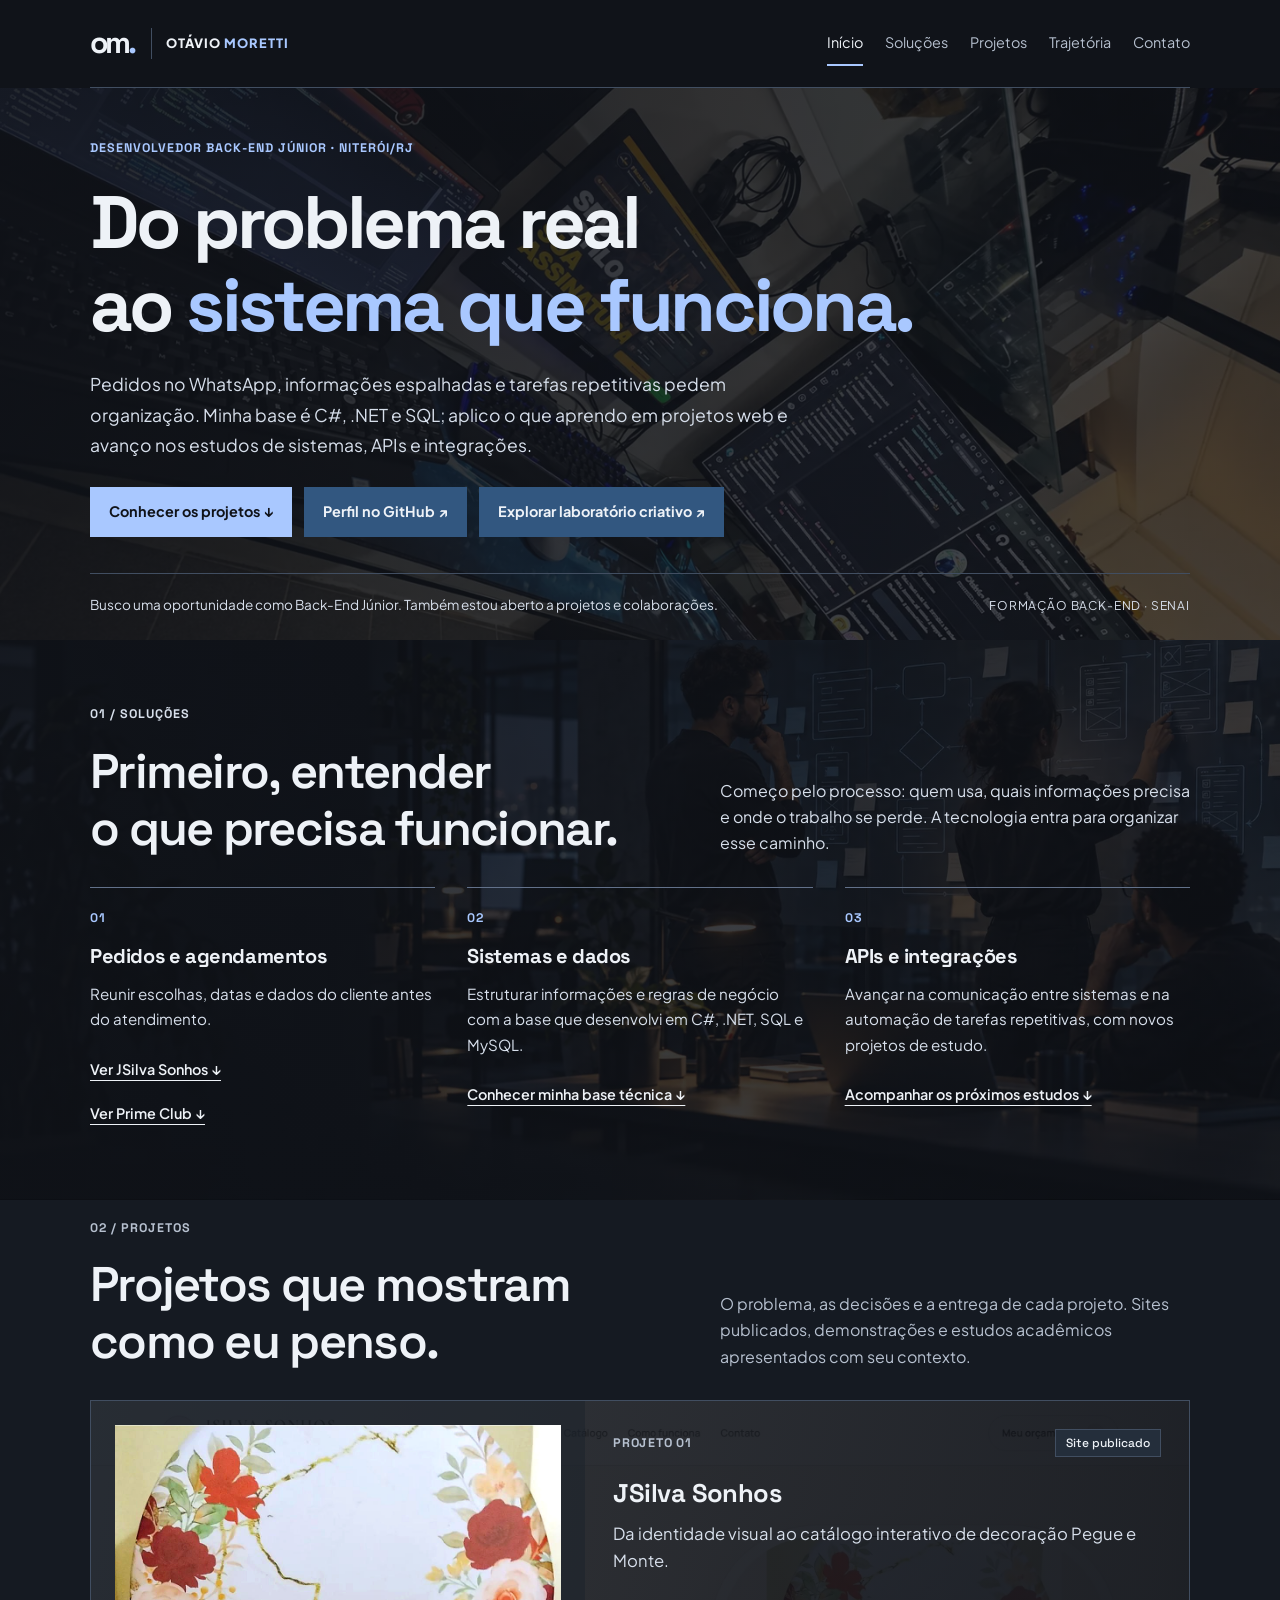
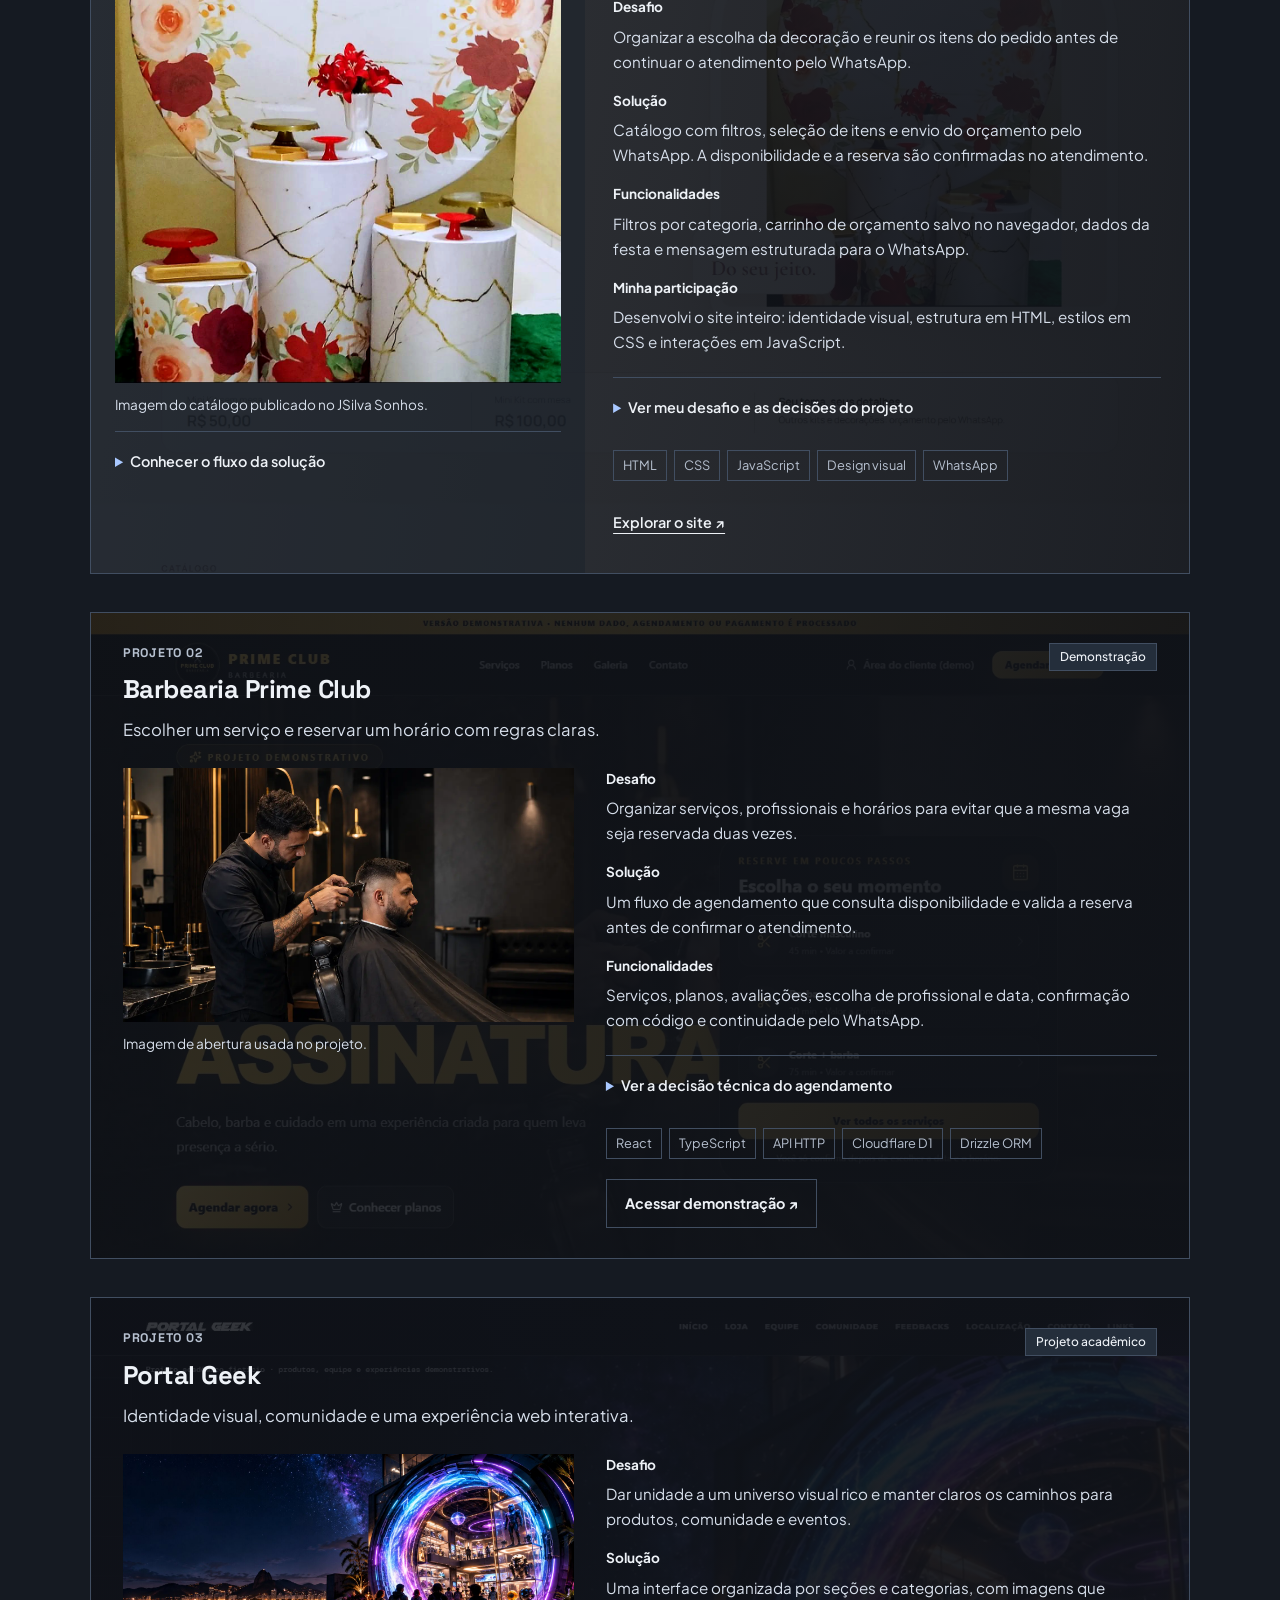
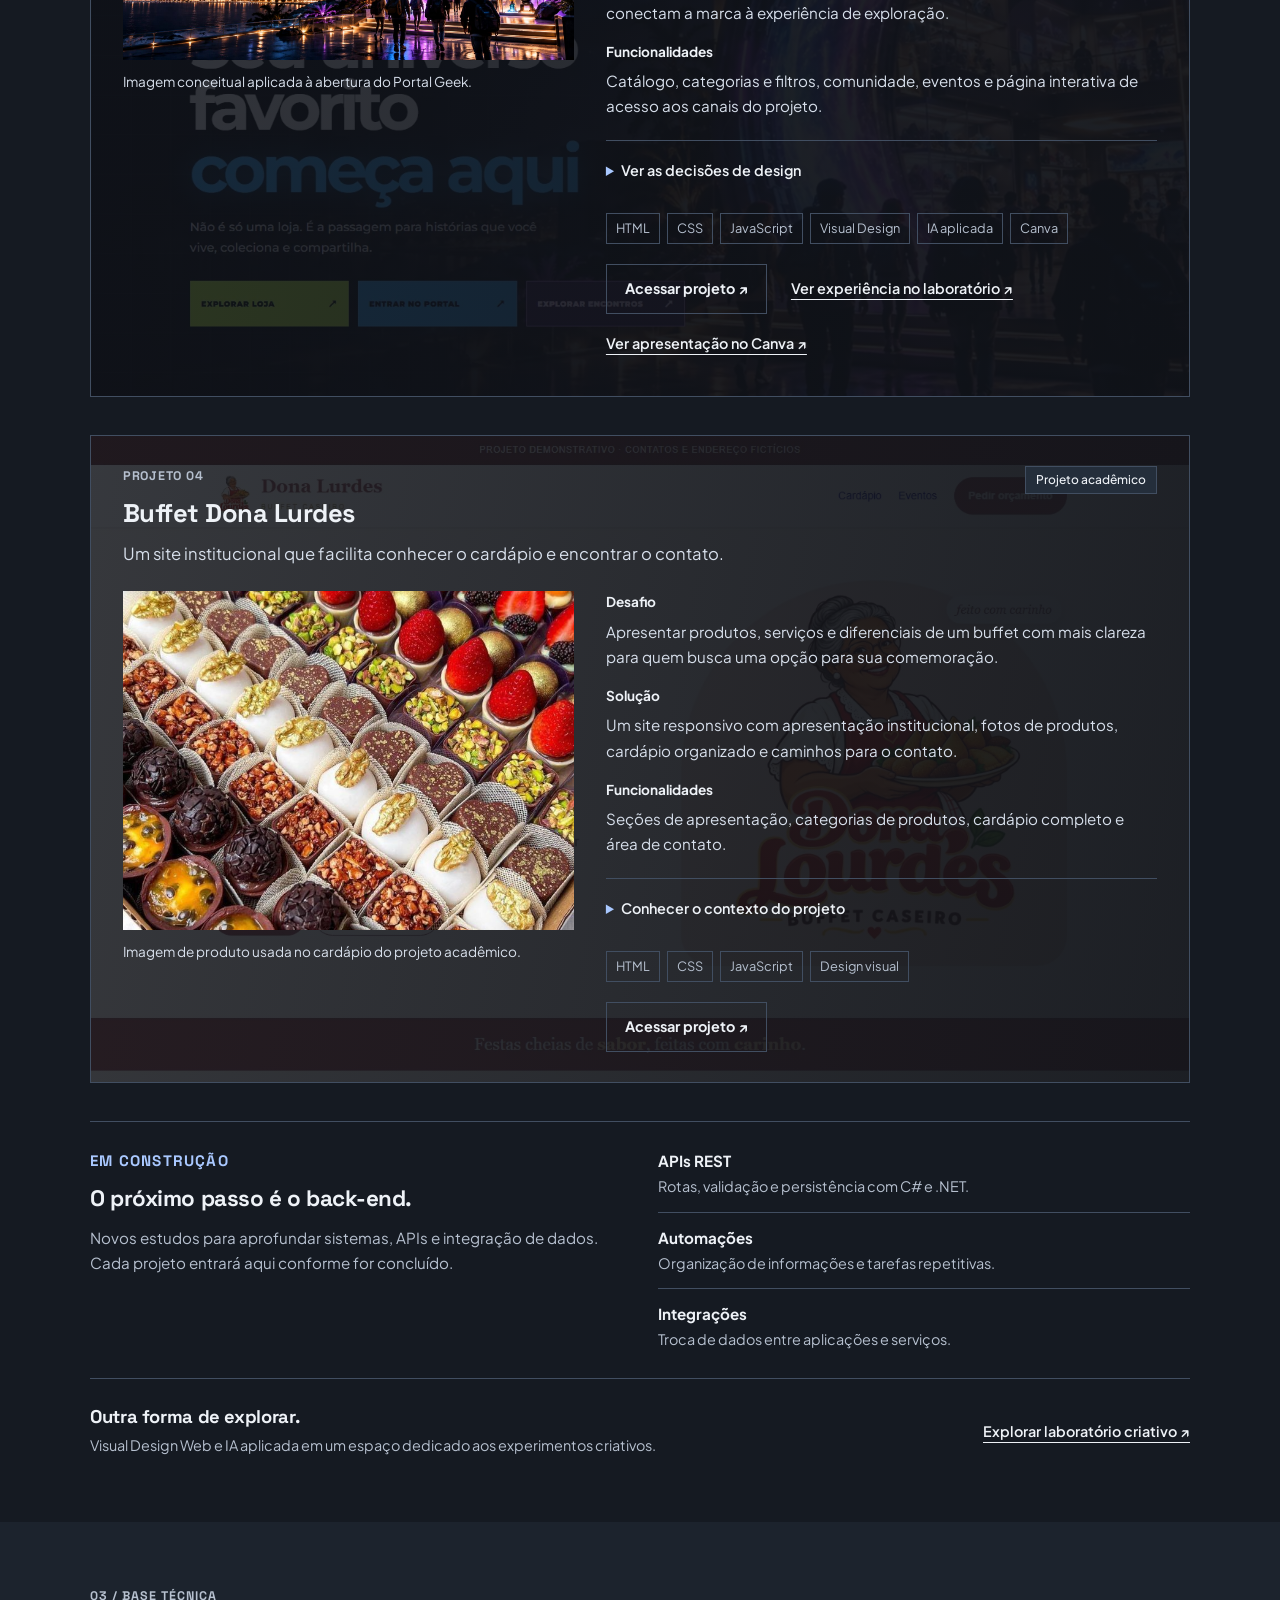
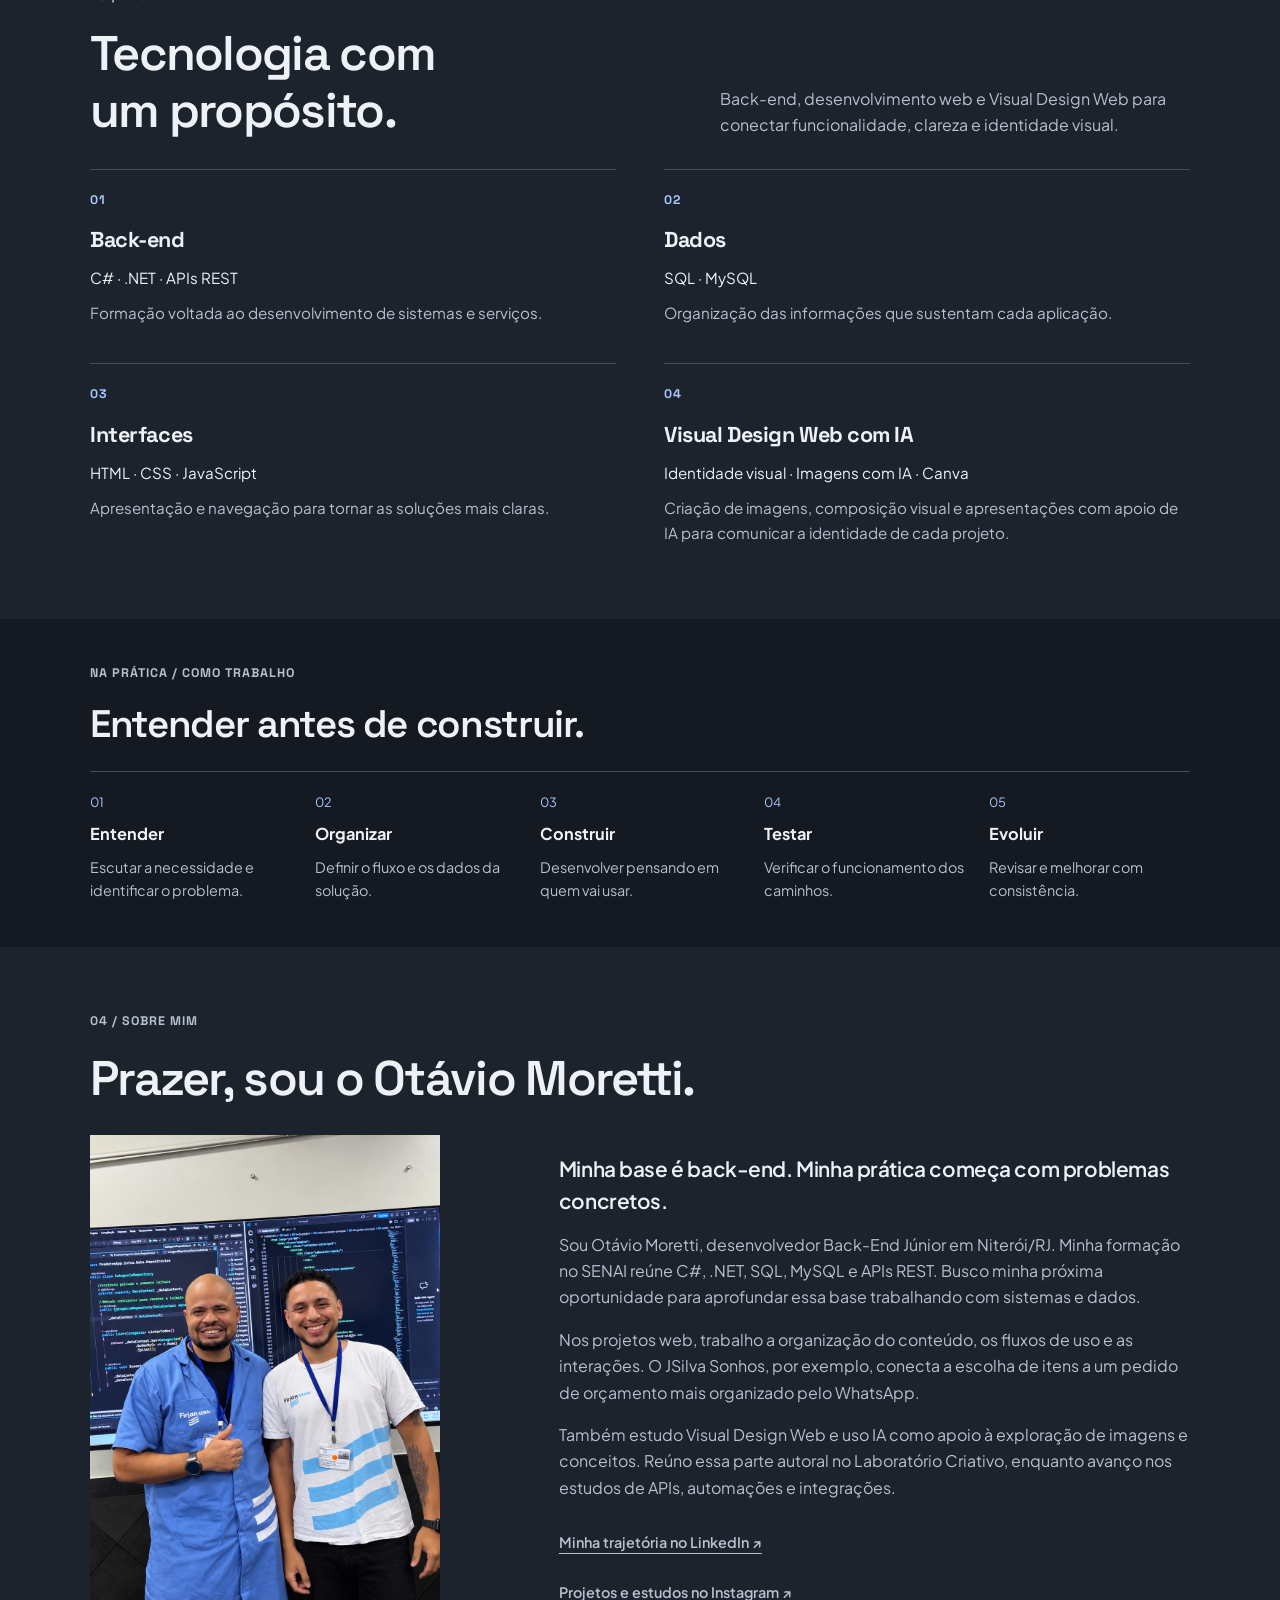
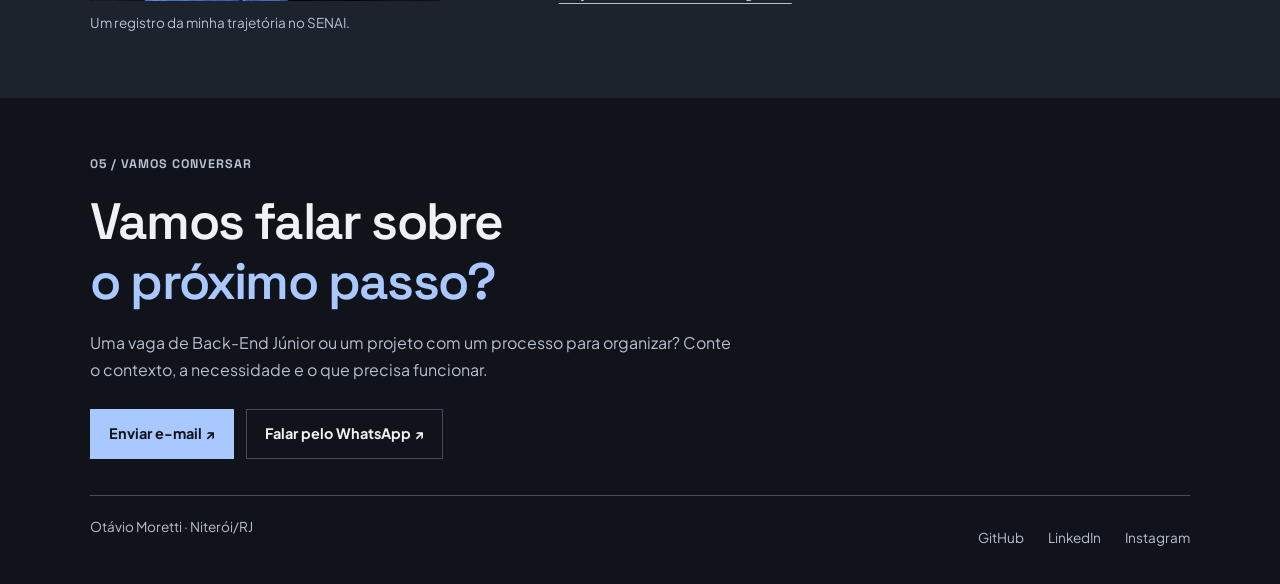
==== index.html @ 162002b6 "Adiciona portfolio profissional e laboratorio criativo" ====
<!doctype html>
<html lang="pt-BR">
  <head>
    <meta charset="utf-8" />
    <meta name="viewport" content="width=device-width, initial-scale=1" />
    <meta
      name="description"
      content="Otávio Moretti, Desenvolvedor Back-End Júnior em Niterói/RJ. Formação em C#, .NET e SQL, projetos web e estudos de sistemas, APIs, automações e integrações."
    />
    <meta name="theme-color" content="#10131a" />
    <title>Otávio Moretti | Desenvolvedor Back-End Júnior</title>
    <link rel="preconnect" href="https://fonts.googleapis.com" />
    <link rel="preconnect" href="https://fonts.gstatic.com" crossorigin />
    <link
      href="https://fonts.googleapis.com/css2?family=Plus+Jakarta+Sans:wght@400;500;600;700&family=Space+Grotesk:wght@500;600;700&display=swap"
      rel="stylesheet"
    />
    <link rel="stylesheet" href="styles.css" />
  </head>
  <body>
    <a class="skip-link" href="#conteudo">Pular para o conteúdo</a>
    <header id="inicio">
      <nav class="wrap navigation" aria-label="Navegação principal">
        <a class="brand" href="#inicio"
          ><span class="brand-mark" aria-hidden="true">om<span>.</span></span
          ><span class="brand-name">OTÁVIO <span>MORETTI</span></span></a
        >
        <div class="nav-links">
          <a href="#inicio">Início</a><a href="#solucoes">Soluções</a
          ><a href="#projetos">Projetos</a><a href="#trajetoria">Trajetória</a
          ><a href="#contato">Contato</a>
        </div>
      </nav>
      <div class="hero-stage">
        <section class="wrap opening">
          <p class="eyebrow">DESENVOLVEDOR BACK-END JÚNIOR · NITERÓI/RJ</p>
          <h1>Do problema real<br />ao <em>sistema que funciona.</em></h1>
          <p class="intro">
            Pedidos no WhatsApp, informações espalhadas e tarefas repetitivas
            pedem organização. Minha base é C#, .NET e SQL; aplico o que aprendo
            em projetos web e avanço nos estudos de sistemas, APIs e
            integrações.
          </p>
          <div class="actions">
            <a class="button" href="#projetos">Conhecer os projetos ↓</a
            ><a
              class="button secondary"
              href="https://github.com/morettichaves"
              target="_blank"
              rel="noopener noreferrer"
              >Perfil no GitHub ↗</a
            ><a class="button secondary" href="laboratorio.html"
              >Explorar laboratório criativo ↗</a
            >
          </div>
          <div class="hero-bottom">
            <p>
              Busco uma oportunidade como Back-End Júnior. Também estou aberto a
              projetos e colaborações.
            </p>
            <span>FORMAÇÃO BACK-END · SENAI</span>
          </div>
        </section>
      </div>
    </header>
    <main id="conteudo" tabindex="-1">
      <section
        id="solucoes"
        class="solutions-section section-space"
        aria-labelledby="solucoes-title"
      >
        <div class="wrap">
          <div class="section-heading">
            <p class="section-label">01 / SOLUÇÕES</p>
            <h2 id="solucoes-title">
              Primeiro, entender<br />o que precisa funcionar.
            </h2>
            <p>
              Começo pelo processo: quem usa, quais informações precisa e onde o
              trabalho se perde. A tecnologia entra para organizar esse caminho.
            </p>
          </div>
          <div class="solution-list">
            <article>
              <span class="skill-number">01</span>
              <h3>Pedidos e agendamentos</h3>
              <p>
                Reunir escolhas, datas e dados do cliente antes do atendimento.
              </p>
              <a class="text-link" href="#caso-jsilva-projeto"
                >Ver JSilva Sonhos ↓</a
              ><a class="text-link" href="#caso-prime">Ver Prime Club ↓</a>
            </article>
            <article>
              <span class="skill-number">02</span>
              <h3>Sistemas e dados</h3>
              <p>
                Estruturar informações e regras de negócio com a base que
                desenvolvi em C#, .NET, SQL e MySQL.
              </p>
              <a class="text-link" href="#competencias"
                >Conhecer minha base técnica ↓</a
              >
            </article>
            <article>
              <span class="skill-number">03</span>
              <h3>APIs e integrações</h3>
              <p>
                Avançar na comunicação entre sistemas e na automação de tarefas
                repetitivas, com novos projetos de estudo.
              </p>
              <a class="text-link" href="#em-construcao"
                >Acompanhar os próximos estudos ↓</a
              >
            </article>
          </div>
        </div>
      </section>
      <section id="projetos" class="wrap section-space">
        <div class="section-heading">
          <p class="section-label">02 / PROJETOS</p>
          <h2>Projetos que mostram<br />como eu penso.</h2>
          <p>
            O problema, as decisões e a entrega de cada projeto. Sites
            publicados, demonstrações e estudos acadêmicos apresentados com seu
            contexto.
          </p>
        </div>
        <article
          class="featured-project"
          id="caso-jsilva-projeto"
          aria-labelledby="jsilva-title"
        >
          <div class="project-visual">
            <figure class="project-image">
              <img
                src="assets/jsilva-catalogo.jpg"
                alt="Decoração floral com painel e cilindros do catálogo JSilva Sonhos"
                width="1019"
                height="1280"
                loading="lazy"
                decoding="async"
              />
              <figcaption>
                Imagem do catálogo publicado no JSilva Sonhos.
              </figcaption>
            </figure>
            <details class="project-flow">
              <summary>Conhecer o fluxo da solução</summary>
              <div class="flow-step">
                <span>01</span><strong>Explorar o catálogo</strong
                ><small>Encontrar itens para a decoração</small>
              </div>
              <div class="flow-step">
                <span>02</span><strong>Organizar o carrinho</strong
                ><small>Reunir os itens escolhidos</small>
              </div>
              <div class="flow-step">
                <span>03</span><strong>Solicitar a reserva</strong
                ><small>Continuar o atendimento pelo WhatsApp</small>
              </div>
              <p class="visual-caption">
                Diagrama conceitual do fluxo de reserva.
              </p>
            </details>
          </div>
          <div class="project-details">
            <div class="project-meta">
              <span>PROJETO 01</span><span class="status">Site publicado</span>
            </div>
            <h3 id="jsilva-title">JSilva Sonhos</h3>
            <p class="project-subtitle">
              Da identidade visual ao catálogo interativo de decoração Pegue e
              Monte.
            </p>
            <dl>
              <dt>Desafio</dt>
              <dd>
                Organizar a escolha da decoração e reunir os itens do pedido
                antes de continuar o atendimento pelo WhatsApp.
              </dd>
              <dt>Solução</dt>
              <dd>
                Catálogo com filtros, seleção de itens e envio do orçamento pelo
                WhatsApp. A disponibilidade e a reserva são confirmadas no
                atendimento.
              </dd>
              <dt>Funcionalidades</dt>
              <dd>
                Filtros por categoria, carrinho de orçamento salvo no navegador,
                dados da festa e mensagem estruturada para o WhatsApp.
              </dd>
              <dt>Minha participação</dt>
              <dd>
                Desenvolvi o site inteiro: identidade visual, estrutura em HTML,
                estilos em CSS e interações em JavaScript.
              </dd>
            </dl>
            <details class="project-flow case-study" id="caso-jsilva">
              <summary>Ver meu desafio e as decisões do projeto</summary>
              <dl>
                <dt>O maior desafio</dt>
                <dd>
                  Organizar todas as partes com navegação clara e responsiva,
                  mantendo a mesma identidade visual em cada seção.
                </dd>
                <dt>Minha abordagem</dt>
                <dd>
                  Trabalhei a organização das seções, a adaptação para
                  diferentes telas e a consistência visual. Busquei tornar a
                  experiência mais interativa sem sobrecarregar a apresentação.
                </dd>
                <dt>Detalhes da implementação</dt>
                <dd>
                  A seleção fica salva no navegador. O formulário reúne os itens
                  e os dados da festa em uma mensagem para continuar o
                  atendimento pelo WhatsApp.
                </dd>
              </dl>
            </details>
            <ul
              class="tags"
              aria-label="Tecnologias e recursos do site publicado"
            >
              <li>HTML</li>
              <li>CSS</li>
              <li>JavaScript</li>
              <li>Design visual</li>
              <li>WhatsApp</li>
            </ul>
            <a
              class="text-link"
              href="https://jsilvasonhos.com.br/"
              target="_blank"
              rel="noopener noreferrer"
              >Explorar o site ↗</a
            >
          </div>
        </article>
        <article
          class="case-project"
          id="caso-prime"
          aria-labelledby="prime-title"
        >
          <div class="case-heading">
            <div>
              <p class="project-meta">PROJETO 02</p>
              <h3 id="prime-title">Barbearia Prime Club</h3>
              <p class="project-subtitle">
                Escolher um serviço e reservar um horário com regras claras.
              </p>
            </div>
            <span class="status neutral">Demonstração</span>
          </div>
          <div class="case-layout">
            <figure class="case-image case-image-prime">
              <img
                src="assets/barbearia-inicio.webp"
                alt="Imagem de abertura da Prime Club, com um barbeiro realizando um corte"
                width="1599"
                height="900"
                loading="lazy"
                decoding="async"
              />
              <figcaption>Imagem de abertura usada no projeto.</figcaption>
            </figure>
            <div class="case-copy">
              <dl>
                <dt>Desafio</dt>
                <dd>
                  Organizar serviços, profissionais e horários para evitar que a
                  mesma vaga seja reservada duas vezes.
                </dd>
                <dt>Solução</dt>
                <dd>
                  Um fluxo de agendamento que consulta disponibilidade e valida
                  a reserva antes de confirmar o atendimento.
                </dd>
                <dt>Funcionalidades</dt>
                <dd>
                  Serviços, planos, avaliações, escolha de profissional e data,
                  confirmação com código e continuidade pelo WhatsApp.
                </dd>
              </dl>
              <details class="project-flow">
                <summary>Ver a decisão técnica do agendamento</summary>
                <p>
                  Na implementação analisada, a data, o horário e o profissional
                  formam uma chave única no banco. Uma tentativa duplicada
                  recebe resposta HTTP 409 e orienta a escolha de outro horário.
                  A proteção fica no banco, além da lista de horários
                  disponíveis na interface.
                </p>
              </details>
              <ul
                class="tags"
                aria-label="Tecnologias e ferramentas de Barbearia Prime Club"
              >
                <li>React</li>
                <li>TypeScript</li>
                <li>API HTTP</li>
                <li>Cloudflare D1</li>
                <li>Drizzle ORM</li>
              </ul>
              <div class="project-links">
                <a
                  class="button ghost"
                  href="https://barbearia-prime-club.morettichaves.workers.dev/"
                  target="_blank"
                  rel="noopener noreferrer"
                  >Acessar demonstração ↗</a
                >
              </div>
            </div>
          </div>
        </article>
        <article
          class="case-project"
          id="caso-portal"
          aria-labelledby="portal-title"
        >
          <div class="case-heading">
            <div>
              <p class="project-meta">PROJETO 03</p>
              <h3 id="portal-title">Portal Geek</h3>
              <p class="project-subtitle">
                Identidade visual, comunidade e uma experiência web interativa.
              </p>
            </div>
            <span class="status neutral">Projeto acadêmico</span>
          </div>
          <div class="case-layout">
            <figure class="case-image case-image-portal">
              <img
                src="assets/portal-geek-inicio.jpg"
                alt="Abertura do Portal Geek, com uma entrada azul e violeta para uma loja à beira da baía"
                width="1600"
                height="732"
                loading="lazy"
                decoding="async"
              />
              <figcaption>
                Imagem conceitual aplicada à abertura do Portal Geek.
              </figcaption>
            </figure>
            <div class="case-copy">
              <dl>
                <dt>Desafio</dt>
                <dd>
                  Dar unidade a um universo visual rico e manter claros os
                  caminhos para produtos, comunidade e eventos.
                </dd>
                <dt>Solução</dt>
                <dd>
                  Uma interface organizada por seções e categorias, com imagens
                  que conectam a marca à experiência de exploração.
                </dd>
                <dt>Funcionalidades</dt>
                <dd>
                  Catálogo, categorias e filtros, comunidade, eventos e página
                  interativa de acesso aos canais do projeto.
                </dd>
              </dl>
              <details class="project-flow">
                <summary>Ver as decisões de design</summary>
                <p>
                  A composição de abertura reserva uma área para a mensagem
                  principal. As imagens de comunidade reforçam a ideia de
                  encontro. Tipografia, navegação e apresentação no Canva
                  organizam o mesmo universo visual em diferentes formatos.
                </p>
              </details>
              <ul
                class="tags"
                aria-label="Tecnologias e ferramentas de Portal Geek"
              >
                <li>HTML</li>
                <li>CSS</li>
                <li>JavaScript</li>
                <li>Visual Design</li>
                <li>IA aplicada</li>
                <li>Canva</li>
              </ul>
              <div class="project-links">
                <a
                  class="button ghost"
                  href="https://morettichaves.github.io/portal-geek/"
                  target="_blank"
                  rel="noopener noreferrer"
                  >Acessar projeto ↗</a
                ><a class="text-link" href="laboratorio.html#portal"
                  >Ver experiência no laboratório ↗</a
                ><a
                  class="text-link"
                  href="https://canva.link/qka728ax7n0u11e"
                  target="_blank"
                  rel="noopener noreferrer"
                  >Ver apresentação no Canva ↗</a
                >
              </div>
            </div>
          </div>
        </article>
        <article
          class="case-project"
          id="caso-buffet"
          aria-labelledby="buffet-title"
        >
          <div class="case-heading">
            <div>
              <p class="project-meta">PROJETO 04</p>
              <h3 id="buffet-title">Buffet Dona Lurdes</h3>
              <p class="project-subtitle">
                Um site institucional que facilita conhecer o cardápio e
                encontrar o contato.
              </p>
            </div>
            <span class="status neutral">Projeto acadêmico</span>
          </div>
          <div class="case-layout">
            <figure class="case-image case-image-buffet">
              <img
                src="assets/buffet-docinhos.jpg"
                alt="Seleção de docinhos com frutas e chocolate apresentada no cardápio do projeto Buffet Dona Lurdes"
                width="736"
                height="1104"
                loading="lazy"
                decoding="async"
              />
              <figcaption>
                Imagem de produto usada no cardápio do projeto acadêmico.
              </figcaption>
            </figure>
            <div class="case-copy">
              <dl>
                <dt>Desafio</dt>
                <dd>
                  Apresentar produtos, serviços e diferenciais de um buffet com
                  mais clareza para quem busca uma opção para sua comemoração.
                </dd>
                <dt>Solução</dt>
                <dd>
                  Um site responsivo com apresentação institucional, fotos de
                  produtos, cardápio organizado e caminhos para o contato.
                </dd>
                <dt>Funcionalidades</dt>
                <dd>
                  Seções de apresentação, categorias de produtos, cardápio
                  completo e área de contato.
                </dd>
              </dl>
              <details class="project-flow">
                <summary>Conhecer o contexto do projeto</summary>
                <p>
                  Exercício acadêmico de planejamento estratégico e design
                  visual para a Escola Zion. O desafio é fictício, assim como os
                  dados de contato e endereço; a entrega é um site demonstrativo
                  publicado.
                </p>
              </details>
              <ul
                class="tags"
                aria-label="Tecnologias e ferramentas de Buffet Dona Lurdes"
              >
                <li>HTML</li>
                <li>CSS</li>
                <li>JavaScript</li>
                <li>Design visual</li>
              </ul>
              <div class="project-links">
                <a
                  class="button ghost"
                  href="https://morettichaves.github.io/buffet-dona-lourdes/"
                  target="_blank"
                  rel="noopener noreferrer"
                  >Acessar projeto ↗</a
                >
              </div>
            </div>
          </div>
        </article>
        <aside
          class="learning"
          id="em-construcao"
          aria-labelledby="construction-title"
        >
          <div>
            <p class="section-label">EM CONSTRUÇÃO</p>
            <h3 id="construction-title">O próximo passo é o back-end.</h3>
            <p>
              Novos estudos para aprofundar sistemas, APIs e integração de
              dados. Cada projeto entrará aqui conforme for concluído.
            </p>
          </div>
          <ul class="future-list">
            <li>
              <strong>APIs REST</strong
              ><span>Rotas, validação e persistência com C# e .NET.</span>
            </li>
            <li>
              <strong>Automações</strong
              ><span>Organização de informações e tarefas repetitivas.</span>
            </li>
            <li>
              <strong>Integrações</strong
              ><span>Troca de dados entre aplicações e serviços.</span>
            </li>
          </ul>
        </aside>
        <div class="lab-callout">
          <div>
            <h3>Outra forma de explorar.</h3>
            <p>
              Visual Design Web e IA aplicada em um espaço dedicado aos
              experimentos criativos.
            </p>
          </div>
          <a class="text-link" href="laboratorio.html"
            >Explorar laboratório criativo ↗</a
          >
        </div>
      </section>
      <section id="competencias" class="competencies section-space">
        <div class="wrap">
          <div class="section-heading">
            <p class="section-label">03 / BASE TÉCNICA</p>
            <h2>Tecnologia com<br />um propósito.</h2>
            <p>
              Back-end, desenvolvimento web e Visual Design Web para conectar
              funcionalidade, clareza e identidade visual.
            </p>
          </div>
          <div class="skills-grid">
            <div>
              <span class="skill-number">01</span>
              <h3>Back-end</h3>
              <p>C# · .NET · APIs REST</p>
              <p class="muted">
                Formação voltada ao desenvolvimento de sistemas e serviços.
              </p>
            </div>
            <div>
              <span class="skill-number">02</span>
              <h3>Dados</h3>
              <p>SQL · MySQL</p>
              <p class="muted">
                Organização das informações que sustentam cada aplicação.
              </p>
            </div>
            <div>
              <span class="skill-number">03</span>
              <h3>Interfaces</h3>
              <p>HTML · CSS · JavaScript</p>
              <p class="muted">
                Apresentação e navegação para tornar as soluções mais claras.
              </p>
            </div>
            <div>
              <span class="skill-number">04</span>
              <h3>Visual Design Web com IA</h3>
              <p>Identidade visual · Imagens com IA · Canva</p>
              <p class="muted">
                Criação de imagens, composição visual e apresentações com apoio
                de IA para comunicar a identidade de cada projeto.
              </p>
            </div>
          </div>
        </div>
      </section>
      <section class="wrap process section-space">
        <p class="section-label">NA PRÁTICA / COMO TRABALHO</p>
        <h2>Entender antes de construir.</h2>
        <ol>
          <li>
            <span>01</span><strong>Entender</strong>
            <p>Escutar a necessidade e identificar o problema.</p>
          </li>
          <li>
            <span>02</span><strong>Organizar</strong>
            <p>Definir o fluxo e os dados da solução.</p>
          </li>
          <li>
            <span>03</span><strong>Construir</strong>
            <p>Desenvolver pensando em quem vai usar.</p>
          </li>
          <li>
            <span>04</span><strong>Testar</strong>
            <p>Verificar o funcionamento dos caminhos.</p>
          </li>
          <li>
            <span>05</span><strong>Evoluir</strong>
            <p>Revisar e melhorar com consistência.</p>
          </li>
        </ol>
      </section>
      <section id="trajetoria" class="about section-space">
        <div class="wrap">
          <p class="section-label">04 / SOBRE MIM</p>
          <h2>Prazer, sou o Otávio Moretti.</h2>
          <div class="about-grid">
            <figure class="about-photo">
              <img
                src="assets/formacao-senai.jpeg"
                alt="Registro no SENAI: duas pessoas sorrindo diante de uma tela com código"
                width="960"
                height="1280"
                loading="lazy"
                decoding="async"
              />
              <figcaption>Um registro da minha trajetória no SENAI.</figcaption>
            </figure>
            <div class="about-copy">
              <p class="about-lead">
                Minha base é back-end. Minha prática começa com problemas
                concretos.
              </p>
              <p>
                Sou Otávio Moretti, desenvolvedor Back-End Júnior em Niterói/RJ.
                Minha formação no SENAI reúne C#, .NET, SQL, MySQL e APIs REST.
                Busco minha próxima oportunidade para aprofundar essa base
                trabalhando com sistemas e dados.
              </p>
              <p>
                Nos projetos web, trabalho a organização do conteúdo, os fluxos
                de uso e as interações. O JSilva Sonhos, por exemplo, conecta a
                escolha de itens a um pedido de orçamento mais organizado pelo
                WhatsApp.
              </p>
              <p>
                Também estudo Visual Design Web e uso IA como apoio à exploração
                de imagens e conceitos. Reúno essa parte autoral no Laboratório
                Criativo, enquanto avanço nos estudos de APIs, automações e
                integrações.
              </p>
              <div class="about-links">
                <a
                  class="text-link"
                  href="https://www.linkedin.com/in/ot%C3%A1vio-moretti/"
                  target="_blank"
                  rel="noopener noreferrer"
                  >Minha trajetória no LinkedIn ↗</a
                >
                <a
                  class="text-link"
                  href="https://www.instagram.com/otaviomoretti.dev/"
                  target="_blank"
                  rel="noopener noreferrer"
                  >Projetos e estudos no Instagram ↗</a
                >
              </div>
            </div>
          </div>
        </div>
      </section>
    </main>
    <footer id="contato">
      <div class="wrap">
        <p class="section-label">05 / VAMOS CONVERSAR</p>
        <h2>Vamos falar sobre<br /><span>o próximo passo?</span></h2>
        <p>
          Uma vaga de Back-End Júnior ou um projeto com um processo para
          organizar? Conte o contexto, a necessidade e o que precisa funcionar.
        </p>
        <div class="actions">
          <a class="button light" href="mailto:morettichaves@gmail.com"
            >Enviar e-mail ↗</a
          ><a
            class="button ghost"
            href="https://wa.me/5521992343792"
            target="_blank"
            rel="noopener noreferrer"
            >Falar pelo WhatsApp ↗</a
          >
        </div>
        <div class="footer-bottom">
          <p>Otávio Moretti · Niterói/RJ</p>
          <div class="contact-links">
            <a
              href="https://github.com/morettichaves"
              target="_blank"
              rel="noopener noreferrer"
              >GitHub</a
            ><a
              href="https://www.linkedin.com/in/ot%C3%A1vio-moretti/"
              target="_blank"
              rel="noopener noreferrer"
              >LinkedIn</a
            ><a
              href="https://www.instagram.com/otaviomoretti.dev/"
              target="_blank"
              rel="noopener noreferrer"
              >Instagram</a
            >
          </div>
        </div>
      </div>
    </footer>
    <script src="script.js"></script>
  </body>
</html>
---- styles.css ----
/* Sistema visual: superfícies neutras e um único azul de destaque. */
:root {
  color-scheme: dark;
  --canvas: #101319;
  --paper: #151a22;
  --surface: #1c232d;
  --surface-raised: #242e3b;
  --ink: #eef2f7;
  --mute: #b6c0cf;
  --accent: #a9c8ff;
  --accent-hover: #c2d8ff;
  --on-accent: #101319;
  --line: #414e61;
  --font-body: "Plus Jakarta Sans", Arial, sans-serif;
  --font-heading: "Space Grotesk", Arial, sans-serif;
}

/* Base e acessibilidade */
* {
  box-sizing: border-box;
}
html {
  scroll-behavior: smooth;
  scroll-padding-top: 24px;
}
body {
  margin: 0;
  background: var(--paper);
  color: var(--ink);
  font: 1rem/1.65 var(--font-body);
}
a {
  color: inherit;
  text-underline-offset: 5px;
  text-decoration-thickness: 1px;
}
a:hover {
  color: var(--accent);
}
:where(a, button, summary):focus-visible {
  outline: 3px solid var(--accent);
  outline-offset: 5px;
}
img {
  display: block;
  max-width: 100%;
}
h1,
h2,
h3,
p,
figure {
  margin-top: 0;
}
h1,
h2,
h3 {
  font-family: var(--font-heading);
  text-wrap: balance;
  overflow-wrap: break-word;
}
h1 {
  max-width: 1000px;
  margin-block: 22px;
  font-size: clamp(2.65rem, 5.8vw, 5.2rem);
  font-weight: 700;
  line-height: 1.12;
  letter-spacing: -0.045em;
}
h1 em {
  color: var(--accent);
  font-style: normal;
}
h2 {
  font-size: clamp(2rem, 3.8vw, 3.25rem);
  font-weight: 600;
  line-height: 1.17;
  letter-spacing: -0.035em;
  margin-bottom: 18px;
}
h3 {
  font-size: 1.6rem;
  font-weight: 700;
  line-height: 1.25;
  letter-spacing: -0.02em;
  margin-bottom: 12px;
}
p {
  margin-bottom: 16px;
}
.wrap {
  width: min(1100px, calc(100% - 48px));
  margin-inline: auto;
}
.section-space {
  padding-block: 64px;
}
.eyebrow,
.section-label,
.project-meta,
.skill-number {
  font-size: 0.78rem;
  font-family: var(--font-heading);
  font-weight: 700;
  letter-spacing: 0.08em;
}
.section-label {
  color: var(--mute);
  margin-bottom: 18px;
}
.eyebrow {
  color: var(--accent);
  margin: 0;
}
.muted {
  color: var(--mute);
}
.skip-link {
  position: fixed;
  inset: 12px auto auto 12px;
  z-index: 10;
  padding: 12px 18px;
  background: var(--accent);
  color: var(--on-accent);
  transform: translateY(-180%);
}
.skip-link:focus {
  transform: none;
}
.skip-link:hover {
  color: var(--on-accent);
}
.section-heading {
  display: grid;
  grid-template-columns: 1fr 1fr;
  gap: 0 44px;
  margin-bottom: 30px;
}
.section-heading .section-label {
  grid-column: 1 / -1;
}
.section-heading h2 {
  margin-bottom: 0;
}
.section-heading > p:last-child {
  align-self: end;
  max-width: 470px;
  color: var(--mute);
  margin: 0;
  justify-self: end;
}

/* Navegação e abertura */
header {
  background: var(--canvas);
}
.navigation {
  min-height: 88px;
  display: flex;
  align-items: center;
  justify-content: space-between;
  gap: 24px;
  border-bottom: 1px solid var(--line);
}
.brand {
  display: inline-flex;
  align-items: center;
  gap: 14px;
  text-decoration: none;
  font-weight: 800;
  white-space: nowrap;
}
.brand-mark {
  font: 700 1.9rem/1 var(--font-heading);
  letter-spacing: -0.12em;
  border-right: 1px solid var(--line);
  padding-right: 18px;
}
.brand-mark > span,
.brand-name > span {
  color: var(--accent);
}
.brand-name {
  font-size: 0.8rem;
  letter-spacing: 0.08em;
}
.nav-links {
  display: flex;
  gap: 8px 22px;
  flex-wrap: wrap;
}
.nav-links a {
  display: inline-flex;
  align-items: center;
  min-height: 44px;
  font-size: 0.9rem;
  text-decoration: none;
  color: var(--mute);
  border-bottom: 2px solid transparent;
}
.nav-links a:hover,
.nav-links a[aria-current="location"] {
  color: var(--ink);
  border-bottom-color: var(--accent);
}
.hero-stage {
  background-color: var(--canvas);
  background-image:
    linear-gradient(100deg, rgba(16, 19, 25, 0.9), rgba(16, 19, 25, 0.76)),
    url("assets/mesa-programacao.webp");
  background-size: cover;
  background-position: center 42%;
  background-repeat: no-repeat;
}
.hero-stage .intro,
.hero-stage .hero-bottom {
  color: #d7dfeb;
}
.opening {
  padding-top: 50px;
  padding-bottom: 24px;
}
.intro {
  max-width: 740px;
  color: var(--mute);
  font-size: 1.1rem;
  line-height: 1.75;
}
.actions {
  display: flex;
  flex-wrap: wrap;
  gap: 12px;
  margin-top: 26px;
}
.button {
  display: inline-flex;
  align-items: center;
  justify-content: center;
  min-height: 48px;
  padding: 12px 18px;
  background: var(--accent);
  color: var(--on-accent);
  font-size: 0.9rem;
  font-weight: 700;
  text-decoration: none;
  text-align: center;
  border: 1px solid var(--accent);
  transition:
    background 0.18s ease,
    border-color 0.18s ease;
}
.button:hover {
  background: var(--accent-hover);
  color: var(--on-accent);
  border-color: var(--accent-hover);
}
.button.ghost {
  background: transparent;
  color: var(--ink);
  border-color: var(--line);
}
.button.ghost:hover {
  background: var(--surface-raised);
  border-color: var(--accent);
  color: var(--ink);
}
.button.secondary {
  background: #325780;
  border-color: #325780;
  color: var(--ink);
}
.button.secondary:hover {
  background: #406b9a;
  border-color: #406b9a;
  color: var(--ink);
}
.hero-bottom {
  margin-top: 36px;
  padding-top: 20px;
  border-top: 1px solid var(--line);
  display: flex;
  justify-content: space-between;
  align-items: baseline;
  gap: 24px;
  font-size: 0.85rem;
  color: var(--mute);
}
.hero-bottom p {
  max-width: 680px;
  margin: 0;
}
.hero-bottom > span {
  font-size: 0.75rem;
  letter-spacing: 0.07em;
}

/* Soluções */
.solutions-section {
  background-color: var(--canvas);
  background-image:
    linear-gradient(100deg, rgba(16, 19, 25, 0.88), rgba(16, 19, 25, 0.78)),
    url("assets/solucoes-planejamento.webp");
  background-size: cover;
  background-position: center 40%;
  background-repeat: no-repeat;
}
.solutions-section .section-label,
.solutions-section .section-heading > p:last-child,
.solutions-section .solution-list p {
  color: #d7dfeb;
}
.solutions-section .solution-list article {
  border-top-color: #62718a;
}
.solution-list {
  display: grid;
  grid-template-columns: repeat(3, minmax(0, 1fr));
  gap: 32px;
}
.solution-list article {
  border-top: 1px solid var(--line);
  padding-top: 20px;
}
.skill-number {
  display: block;
  color: var(--accent);
  margin-bottom: 16px;
}
.solution-list h3 {
  font-size: 1.25rem;
}
.solution-list p {
  color: var(--mute);
  font-size: 0.95rem;
}
.solution-list .text-link {
  display: flex;
  width: fit-content;
}
.text-link {
  min-height: 44px;
  display: inline-flex;
  align-items: center;
  font-size: 0.9rem;
  font-weight: 600;
}

/* Estudos de caso */
#projetos {
  padding-top: 18px;
}
.featured-project {
  display: grid;
  grid-template-columns: minmax(0, 0.9fr) minmax(0, 1.1fr);
  border: 1px solid var(--line);
  background: var(--surface);
}
.featured-project > *,
.case-layout > *,
.about-grid > * {
  min-width: 0;
}
.project-visual {
  padding: 24px;
  background: var(--surface-raised);
}
.project-image {
  margin: 0;
}
.project-image img {
  width: 100%;
  height: auto;
  aspect-ratio: 4 / 5;
  object-fit: cover;
}
figcaption {
  color: var(--mute);
  font-size: 0.85rem;
  line-height: 1.5;
  padding-top: 12px;
}
.project-details {
  padding: 28px;
}
.project-meta {
  display: flex;
  flex-wrap: wrap;
  align-items: center;
  justify-content: space-between;
  gap: 10px;
  color: var(--mute);
  margin-bottom: 20px;
  letter-spacing: 0.06em;
}
.status {
  display: inline-block;
  padding: 4px 10px;
  background: var(--surface-raised);
  border: 1px solid var(--line);
  color: var(--ink);
  font-size: 0.75rem;
  font-weight: 500;
  line-height: 1.5;
  letter-spacing: 0;
}
.project-subtitle {
  max-width: 680px;
  font-size: 1.04rem;
  color: var(--mute);
  line-height: 1.6;
}
dl {
  margin: 22px 0;
}
dt {
  font-size: 0.85rem;
  font-weight: 700;
  color: var(--ink);
  margin-top: 16px;
}
dd {
  margin: 5px 0 0;
  color: var(--mute);
  font-size: 0.95rem;
  line-height: 1.65;
}
.project-flow {
  border-top: 1px solid var(--line);
  margin-top: 16px;
  padding-top: 8px;
}
.project-flow summary {
  cursor: pointer;
  min-height: 44px;
  padding-block: 10px;
  font-size: 0.9rem;
  font-weight: 600;
}
.project-flow summary::marker {
  color: var(--accent);
}
.project-flow > p {
  margin-block: 12px;
  color: var(--mute);
  font-size: 0.95rem;
}
.project-flow dl {
  margin-top: 8px;
}
.flow-step {
  position: relative;
  background: var(--surface);
  border: 1px solid var(--line);
  padding: 16px 16px 16px 48px;
  margin-top: 12px;
}
.flow-step > span {
  position: absolute;
  top: 17px;
  left: 16px;
  color: var(--accent);
  font-size: 0.75rem;
  font-weight: 700;
}
.flow-step strong,
.flow-step small {
  display: block;
}
.flow-step small {
  margin-top: 4px;
  color: var(--mute);
  font-size: 0.85rem;
}
.visual-caption {
  font-size: 0.8rem;
  color: var(--mute);
  margin-block: 12px 0;
}
.tags {
  display: flex;
  flex-wrap: wrap;
  gap: 7px;
  list-style: none;
  padding: 0;
  margin-block: 20px;
}
.tags li {
  border: 1px solid var(--line);
  padding: 4px 9px;
  color: var(--mute);
  font-size: 0.8rem;
}
.case-project {
  border-top: 1px solid var(--line);
  padding-top: 30px;
  margin-top: 38px;
}
/* Capturas dos projetos: fundo decorativo, conteúdo sempre em primeiro plano. */
.featured-project,
.case-project {
  background-color: var(--canvas);
  background-image:
    linear-gradient(100deg, rgba(16, 19, 25, 0.84), rgba(16, 19, 25, 0.95)),
    var(--project-preview);
  background-size: cover;
  background-position: center top;
  background-repeat: no-repeat;
}
#caso-jsilva-projeto {
  --project-preview: url("assets/preview-jsilva.webp");
}
#caso-prime {
  --project-preview: url("assets/preview-prime.webp");
}
#caso-portal {
  --project-preview: url("assets/preview-portal.webp");
}
#caso-buffet {
  --project-preview: url("assets/preview-buffet.webp");
}
.featured-project .project-visual {
  background: rgba(28, 35, 45, 0.55);
}
.case-project {
  padding: 30px clamp(16px, 3vw, 32px);
  border: 1px solid var(--line);
}
.featured-project dd,
.case-project dd,
.featured-project .project-subtitle,
.case-project .project-subtitle,
.featured-project figcaption,
.case-project figcaption {
  color: #d7dfeb;
}
.case-heading {
  display: flex;
  justify-content: space-between;
  align-items: flex-start;
  gap: 24px;
  margin-bottom: 24px;
}
.case-heading .project-meta {
  margin-bottom: 10px;
}
.case-heading .project-subtitle {
  margin-bottom: 0;
}
.case-heading > .status {
  flex-shrink: 0;
}
.case-layout {
  display: grid;
  grid-template-columns: minmax(0, 0.9fr) minmax(0, 1.1fr);
  gap: 32px;
  align-items: start;
}
.case-image {
  margin: 0;
}
.case-image img {
  width: 100%;
  height: auto;
  background: var(--canvas);
  object-fit: contain;
}
.case-image-buffet img {
  aspect-ratio: 4 / 3;
  object-fit: cover;
  object-position: center;
}
.case-copy dl {
  margin-top: 0;
}
.case-copy dt:first-child {
  margin-top: 0;
}
.project-links {
  display: flex;
  flex-wrap: wrap;
  gap: 8px 24px;
  align-items: center;
}
.learning {
  margin-top: 38px;
  padding: 26px 0;
  border-block: 1px solid var(--line);
  display: grid;
  grid-template-columns: 1fr 1fr;
  gap: 36px;
}
.learning .section-label {
  color: var(--accent);
  margin-bottom: 12px;
}
.learning h3 {
  font-size: 1.4rem;
}
.learning p {
  color: var(--mute);
  font-size: 0.95rem;
  margin-bottom: 0;
}
.future-list {
  list-style: none;
  padding: 0;
  margin: 0;
}
.future-list li + li {
  border-top: 1px solid var(--line);
  margin-top: 12px;
  padding-top: 12px;
}
.future-list strong {
  font-size: 0.95rem;
  display: block;
}
.future-list span {
  color: var(--mute);
  font-size: 0.9rem;
}
.lab-callout {
  display: flex;
  align-items: center;
  justify-content: space-between;
  gap: 24px;
  padding-top: 26px;
}
.lab-callout h3 {
  font-size: 1.15rem;
  margin-bottom: 6px;
}
.lab-callout p {
  color: var(--mute);
  font-size: 0.9rem;
  max-width: 600px;
  margin: 0;
}
.lab-callout > a {
  flex-shrink: 0;
}

/* Base técnica, processo e trajetória */
.competencies,
.about {
  background: var(--surface);
}
.skills-grid {
  display: grid;
  grid-template-columns: repeat(2, minmax(0, 1fr));
  gap: 28px 48px;
}
.skills-grid > div {
  border-top: 1px solid var(--line);
  padding-top: 20px;
}
.skills-grid h3 {
  font-size: 1.35rem;
}
.skills-grid p {
  font-size: 0.95rem;
  margin-bottom: 10px;
}
.process {
  padding-block: 44px;
}
.process h2 {
  font-size: clamp(2rem, 3vw, 2.65rem);
}
.process ol {
  list-style: none;
  padding: 0;
  display: grid;
  grid-template-columns: repeat(5, minmax(0, 1fr));
  gap: 24px;
  border-top: 1px solid var(--line);
  margin-block: 24px 0;
}
.process li {
  padding-top: 20px;
}
.process li > span {
  display: block;
  color: var(--accent);
  font-size: 0.8rem;
  margin-bottom: 8px;
}
.process strong {
  display: block;
  font-size: 1.02rem;
}
.process li p {
  color: var(--mute);
  font-size: 0.9rem;
  margin: 8px 0 0;
}
.about-grid {
  display: grid;
  grid-template-columns: minmax(0, 0.8fr) minmax(0, 1.2fr);
  gap: 48px;
  align-items: center;
  margin-top: 28px;
}
.about-photo {
  margin: 0;
  max-width: 350px;
}
.about-photo img {
  width: 100%;
  height: auto;
}
.about-copy {
  color: var(--mute);
}
.about-lead {
  color: var(--ink);
  font-size: 1.3rem;
  line-height: 1.5;
  font-weight: 600;
  letter-spacing: -0.02em;
}
.about-links {
  display: flex;
  flex-direction: column;
  align-items: flex-start;
  gap: 6px;
  margin-top: 20px;
}

/* Contato */
footer {
  background: var(--canvas);
  padding: 56px 0 24px;
}
footer h2 {
  font-size: clamp(2.4rem, 4vw, 3.6rem);
}
footer h2 span {
  color: var(--accent);
}
footer > .wrap > p:not(.section-label) {
  max-width: 650px;
  color: var(--mute);
}
.footer-bottom {
  display: flex;
  flex-wrap: wrap;
  justify-content: space-between;
  gap: 20px;
  border-top: 1px solid var(--line);
  margin-top: 36px;
  padding-top: 20px;
  color: var(--mute);
  font-size: 0.85rem;
}
.footer-bottom p {
  margin: 0;
}
.contact-links {
  display: flex;
  flex-wrap: wrap;
  gap: 8px 24px;
}
.contact-links a {
  min-height: 44px;
  display: inline-flex;
  align-items: center;
  text-decoration: none;
}

/* Responsividade */
@media (max-width: 900px) {
  .navigation {
    flex-wrap: wrap;
    gap: 8px 24px;
    padding-block: 20px 12px;
  }
  .nav-links {
    gap: 4px 20px;
  }
  .section-heading {
    gap: 0 28px;
  }
  .solution-list {
    gap: 22px;
  }
  .featured-project,
  .case-layout {
    grid-template-columns: minmax(0, 1fr) minmax(0, 1fr);
  }
  .project-details {
    padding: 24px;
  }
  .project-visual {
    padding: 18px;
  }
  .case-layout {
    gap: 24px;
  }
  .process ol {
    grid-template-columns: repeat(3, minmax(0, 1fr));
  }
  .about-grid {
    gap: 28px;
  }
}
@media (max-width: 700px) {
  .wrap {
    width: calc(100% - 36px);
  }
  .section-space {
    padding-block: 42px;
  }
  .opening {
    padding-top: 32px;
  }
  .hero-stage {
    background-position: 58% center;
  }
  h1 {
    font-size: clamp(2.4rem, 7.5vw, 3.5rem);
  }
  .intro {
    font-size: 1rem;
  }
  .hero-bottom {
    flex-direction: column;
    gap: 12px;
    margin-top: 28px;
  }
  .section-heading {
    grid-template-columns: 1fr;
    gap: 16px;
    margin-bottom: 24px;
  }
  .section-heading .section-label {
    margin: 0;
  }
  .section-heading > p:last-child {
    justify-self: start;
    max-width: none;
  }
  .solution-list,
  .featured-project,
  .case-layout,
  .skills-grid,
  .learning,
  .about-grid {
    grid-template-columns: 1fr;
  }
  .solution-list {
    gap: 24px;
  }
  .solutions-section {
    background-position: 65% center;
  }
  #projetos {
    padding-top: 12px;
  }
  .project-image {
    max-width: 430px;
    margin-inline: auto;
  }
  .project-image img {
    max-height: 420px;
    aspect-ratio: auto;
    object-fit: contain;
  }
  .project-details {
    padding: 22px;
  }
  .case-project {
    margin-top: 30px;
    padding-top: 24px;
  }
  .case-heading {
    flex-wrap: wrap;
    gap: 12px;
  }
  .case-layout {
    gap: 22px;
  }
  .case-image-buffet img {
    max-height: 360px;
  }
  .learning {
    gap: 24px;
    padding-block: 24px;
  }
  .lab-callout {
    flex-direction: column;
    align-items: flex-start;
    gap: 12px;
  }
  .skills-grid {
    gap: 24px;
  }
  .process ol {
    grid-template-columns: repeat(2, minmax(0, 1fr));
    gap: 20px;
  }
  .about-grid {
    gap: 24px;
    margin-top: 24px;
  }
  .about-photo {
    max-width: 300px;
  }
  .about-lead {
    font-size: 1.2rem;
  }
  footer {
    padding-top: 42px;
  }
}
@media (max-width: 420px) {
  .eyebrow {
    font-size: 0.72rem;
  }
  h1 {
    font-size: 2.35rem;
    letter-spacing: -0.045em;
  }
  h2 {
    font-size: 2rem;
  }
  .nav-links {
    gap: 0 16px;
  }
  .nav-links a {
    font-size: 0.85rem;
  }
  .actions .button {
    width: 100%;
  }
  .project-links {
    align-items: flex-start;
    flex-direction: column;
    gap: 4px;
  }
  .project-links .button {
    width: 100%;
  }
  .project-meta {
    align-items: flex-start;
  }
  .process ol {
    grid-template-columns: 1fr;
  }
}
@media (prefers-reduced-motion: reduce) {
  html {
    scroll-behavior: auto;
  }
  .button {
    transition: none;
  }
}
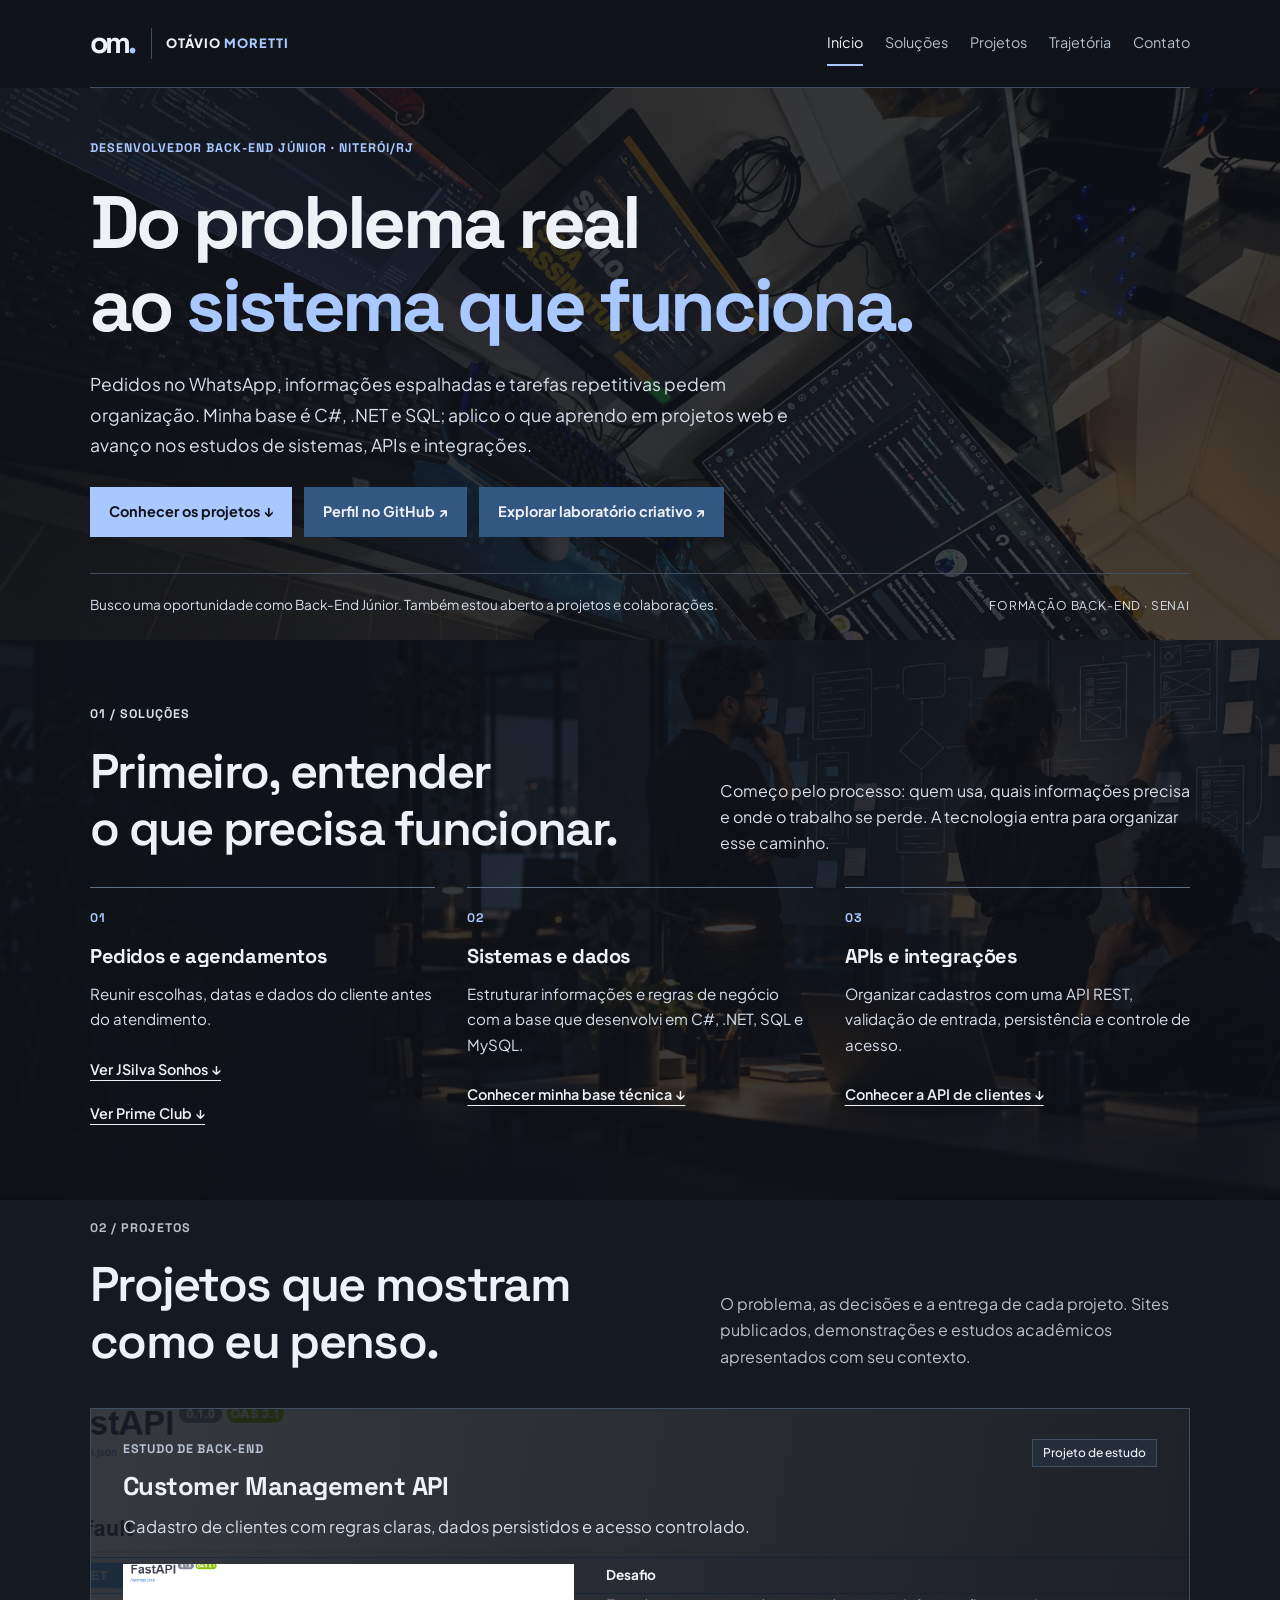
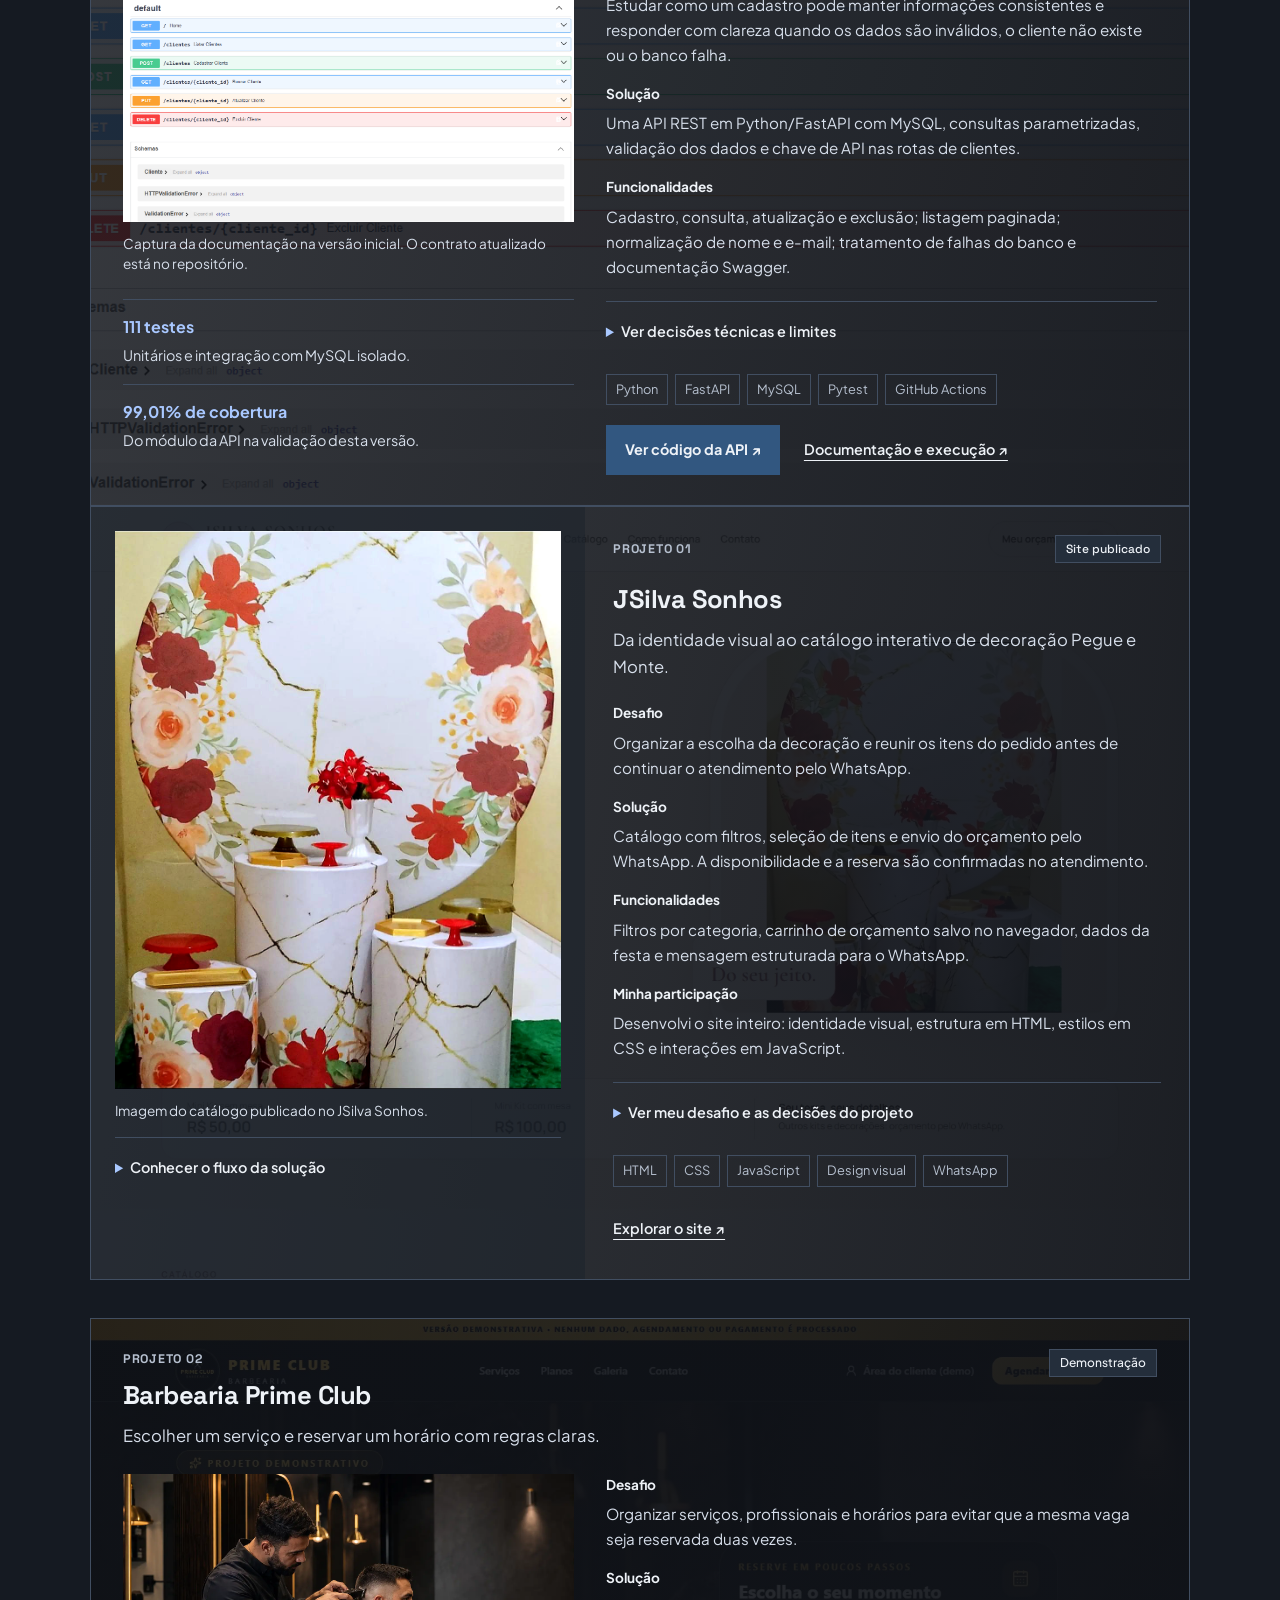
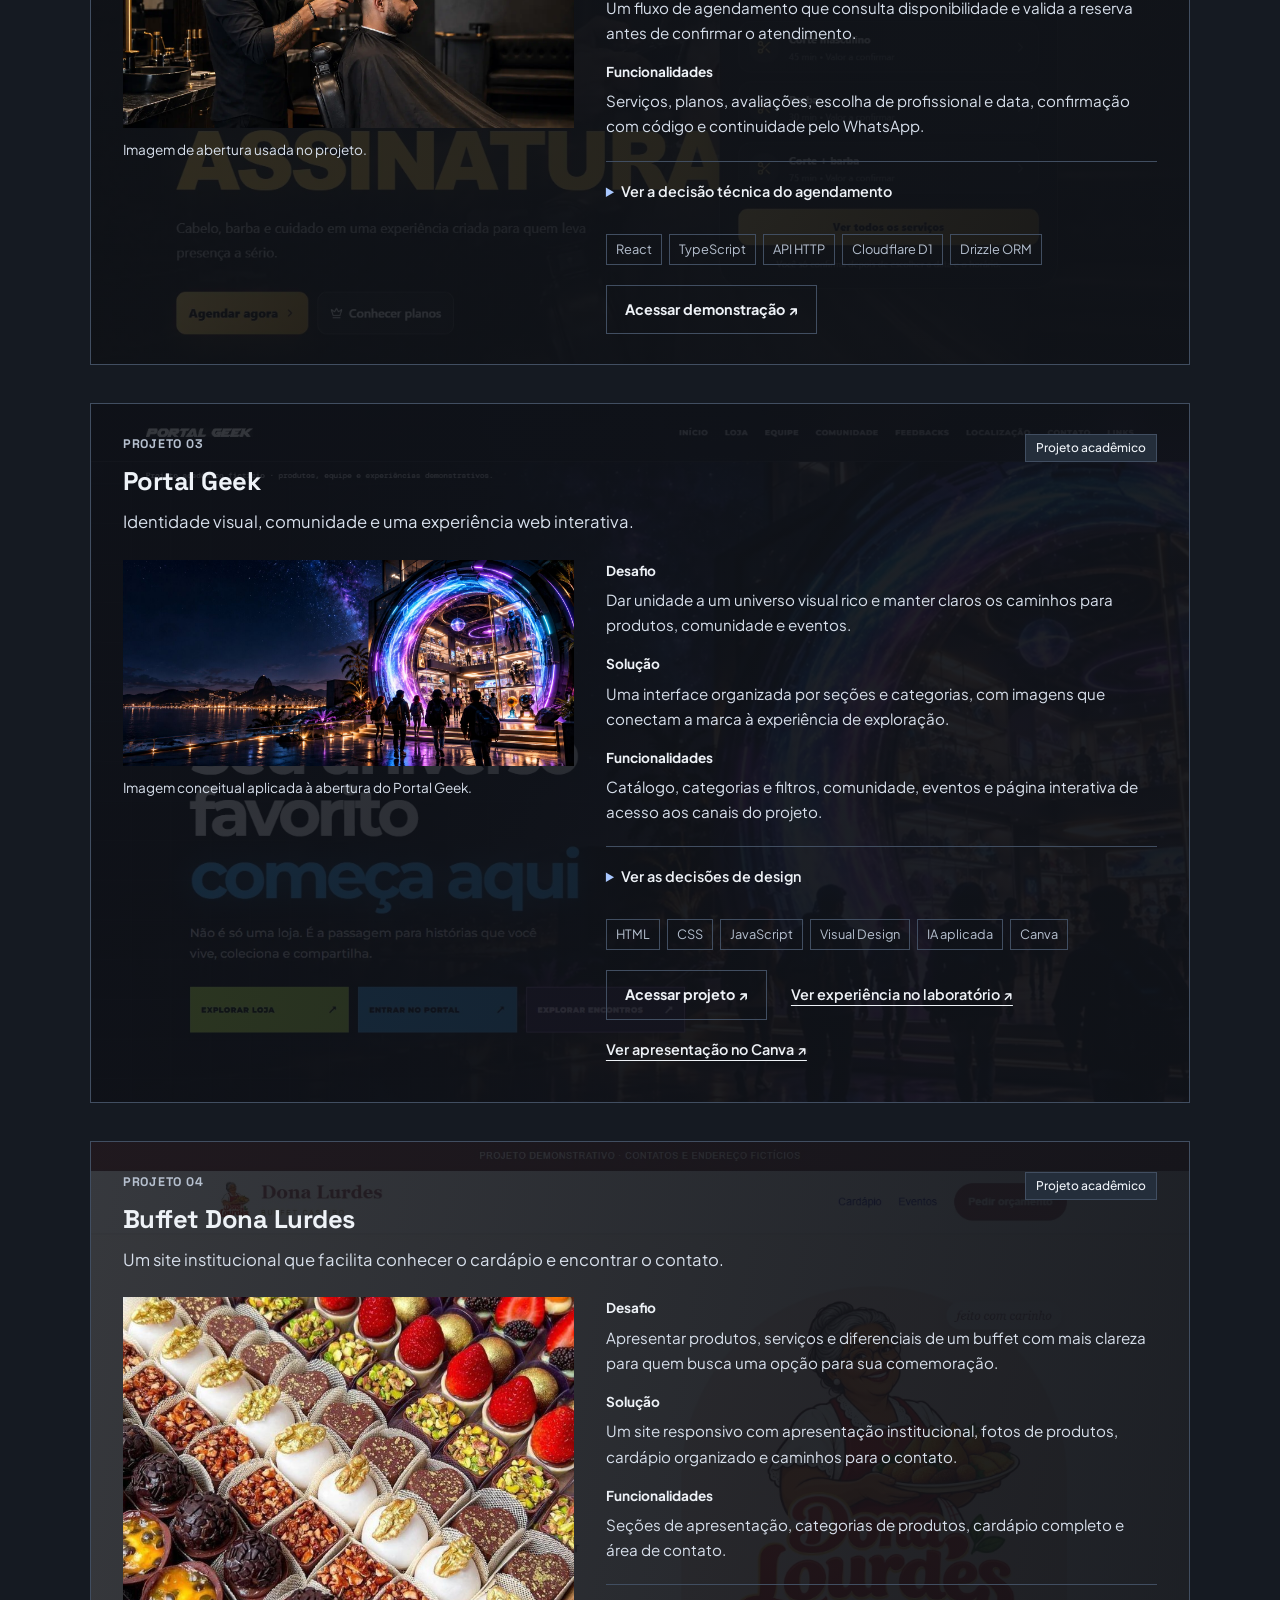
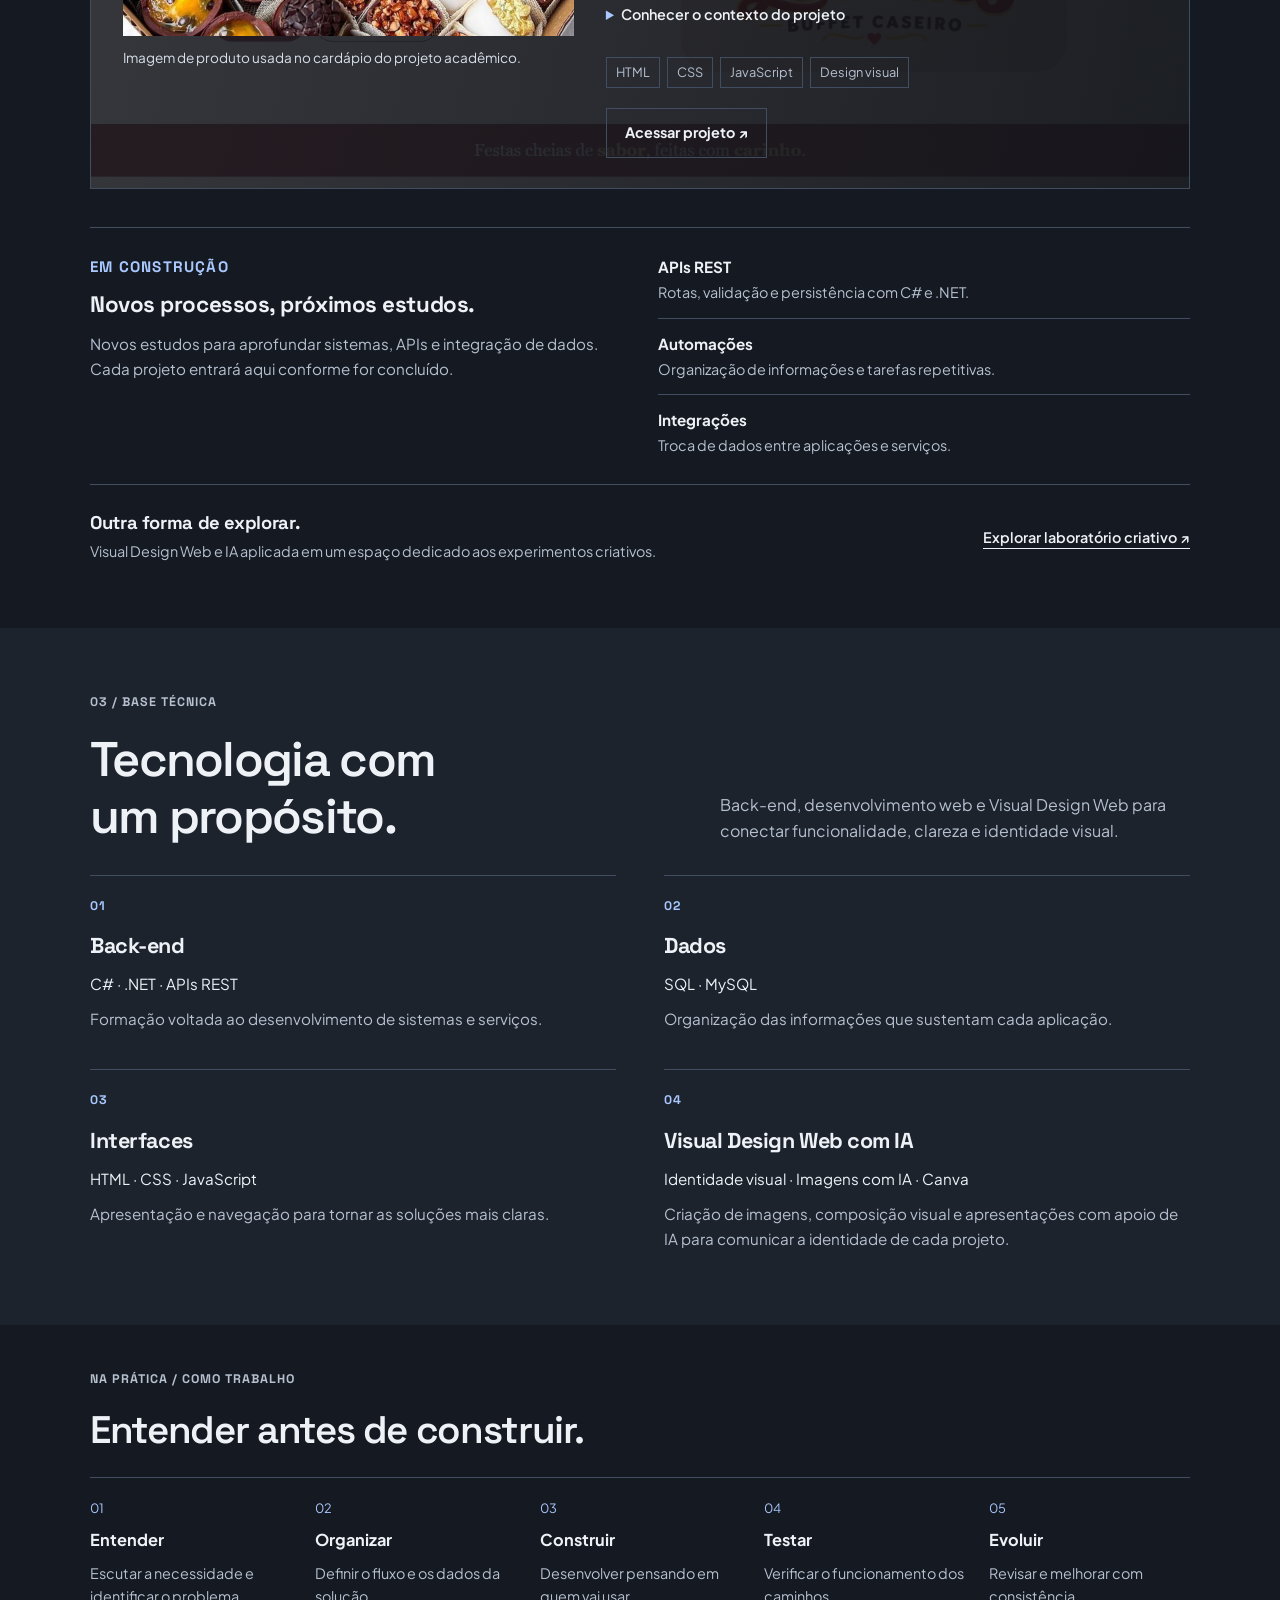
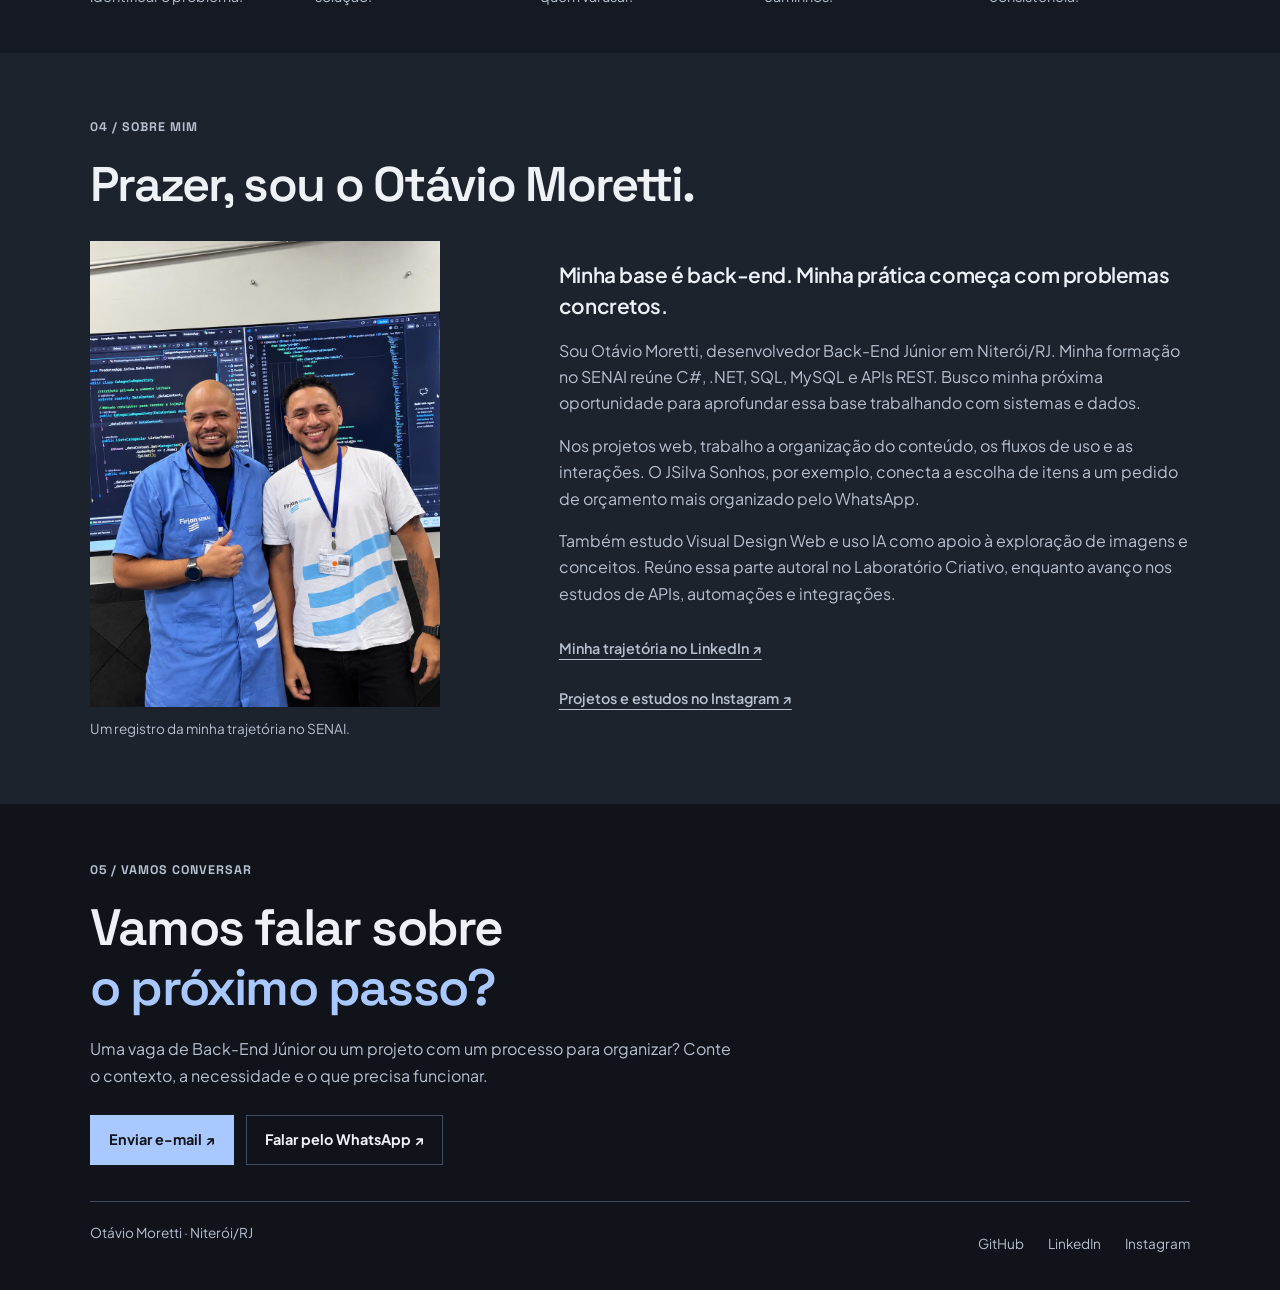
==== commit 96d6fba8: "docs: apresentar estudo de caso da API no portfolio" ====
--- a/index.html
+++ b/index.html
@@ -106,11 +106,11 @@
               <span class="skill-number">03</span>
               <h3>APIs e integrações</h3>
               <p>
-                Avançar na comunicação entre sistemas e na automação de tarefas
-                repetitivas, com novos projetos de estudo.
-              </p>
-              <a class="text-link" href="#em-construcao"
-                >Acompanhar os próximos estudos ↓</a
+                Organizar cadastros com uma API REST, validação de entrada,
+                persistência e controle de acesso.
+              </p>
+              <a class="text-link" href="#caso-customer-api"
+                >Conhecer a API de clientes ↓</a
               >
             </article>
           </div>
@@ -126,6 +126,53 @@
             contexto.
           </p>
         </div>
+        <article class="case-project" id="caso-customer-api" aria-labelledby="customer-api-title">
+          <div class="case-heading">
+            <div>
+              <p class="project-meta">ESTUDO DE BACK-END</p>
+              <h3 id="customer-api-title">Customer Management API</h3>
+              <p class="project-subtitle">Cadastro de clientes com regras claras, dados persistidos e acesso controlado.</p>
+            </div>
+            <span class="status neutral">Projeto de estudo</span>
+          </div>
+          <div class="case-layout">
+            <div>
+              <figure class="case-image">
+                <img src="assets/customer-api-swagger.png"
+                  alt="Documentação Swagger com rotas para listar, cadastrar, consultar, atualizar e excluir clientes"
+                  width="1325" height="757" loading="lazy" decoding="async" />
+                <figcaption>Captura da documentação na versão inicial. O contrato atualizado está no repositório.</figcaption>
+              </figure>
+              <ul class="api-evidence" aria-label="Resultados da validação automatizada">
+                <li><strong>111 testes</strong><span>Unitários e integração com MySQL isolado.</span></li>
+                <li><strong>99,01% de cobertura</strong><span>Do módulo da API na validação desta versão.</span></li>
+              </ul>
+            </div>
+            <div class="case-copy">
+              <dl>
+                <dt>Desafio</dt>
+                <dd>Estudar como um cadastro pode manter informações consistentes e responder com clareza quando os dados são inválidos, o cliente não existe ou o banco falha.</dd>
+                <dt>Solução</dt>
+                <dd>Uma API REST em Python/FastAPI com MySQL, consultas parametrizadas, validação dos dados e chave de API nas rotas de clientes.</dd>
+                <dt>Funcionalidades</dt>
+                <dd>Cadastro, consulta, atualização e exclusão; listagem paginada; normalização de nome e e-mail; tratamento de falhas do banco e documentação Swagger.</dd>
+              </dl>
+              <details class="project-flow">
+                <summary>Ver decisões técnicas e limites</summary>
+                <p>A listagem usa limit e offset, com até 100 clientes por consulta e ordenação por ID. A chave X-API-Key fica no ambiente do servidor e autoriza o CRUD completo, sem permissões individuais.</p>
+                <p>O GitHub Actions executa análise de código e testes com MySQL temporário. O projeto é um estudo em Python, complementar à minha formação em C# e .NET; não possui demonstração pública da API nem dados de clientes reais.</p>
+                <p>Login por usuário, auditoria e política de duplicidade de e-mail são evoluções futuras. Cobertura de testes não representa uma garantia de ausência de falhas.</p>
+              </details>
+              <ul class="tags" aria-label="Tecnologias da API de clientes">
+                <li>Python</li><li>FastAPI</li><li>MySQL</li><li>Pytest</li><li>GitHub Actions</li>
+              </ul>
+              <div class="project-links">
+                <a class="button secondary" href="https://github.com/morettichaves/customer-management-api" target="_blank" rel="noopener noreferrer">Ver código da API ↗</a>
+                <a class="text-link" href="https://github.com/morettichaves/customer-management-api#readme" target="_blank" rel="noopener noreferrer">Documentação e execução ↗</a>
+              </div>
+            </div>
+          </div>
+        </article>
         <article
           class="featured-project"
           id="caso-jsilva-projeto"
@@ -486,7 +533,7 @@
         >
           <div>
             <p class="section-label">EM CONSTRUÇÃO</p>
-            <h3 id="construction-title">O próximo passo é o back-end.</h3>
+            <h3 id="construction-title">Novos processos, próximos estudos.</h3>
             <p>
               Novos estudos para aprofundar sistemas, APIs e integração de
               dados. Cada projeto entrará aqui conforme for concluído.
--- a/styles.css
+++ b/styles.css
@@ -518,6 +518,32 @@
 #caso-buffet {
   --project-preview: url("assets/preview-buffet.webp");
 }
+#caso-customer-api {
+  --project-preview: url("assets/customer-api-swagger.png");
+}
+.api-evidence {
+  list-style: none;
+  padding: 0;
+  margin: 24px 0 0;
+  display: grid;
+  gap: 16px;
+}
+.api-evidence li {
+  border-top: 1px solid var(--line);
+  padding-top: 14px;
+}
+.api-evidence strong,
+.api-evidence span {
+  display: block;
+}
+.api-evidence strong {
+  color: var(--accent);
+}
+.api-evidence span {
+  color: #d7dfeb;
+  font-size: 0.9rem;
+  margin-top: 4px;
+}
 .featured-project .project-visual {
   background: rgba(28, 35, 45, 0.55);
 }
